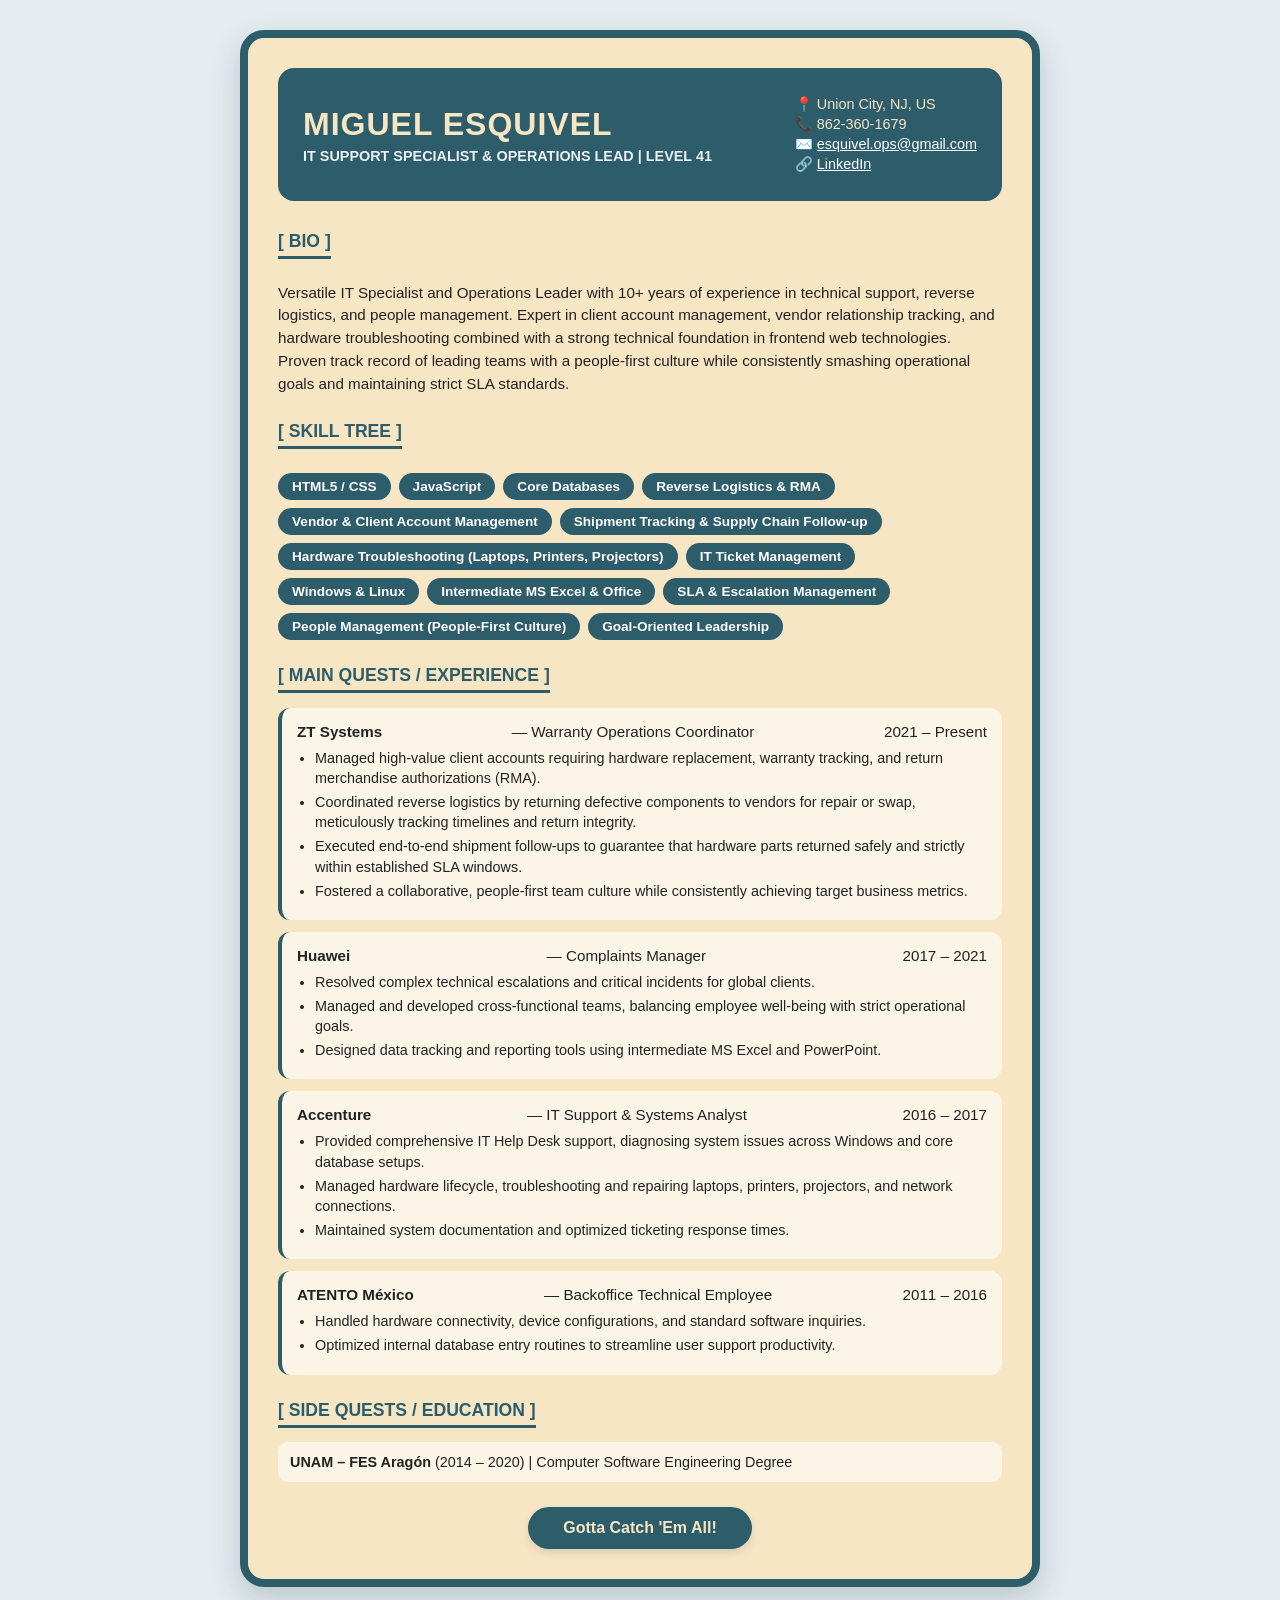
==== index.html @ d681ab4c "Add files via upload" ====
<!DOCTYPE html>
<html lang="en">
<head>
    <meta charset="UTF-8">
    <meta name="viewport" content="width=device-width, initial-scale=1.0">
    <title>Miguel Esquivel - IT Support & Operations</title>
    <link rel="stylesheet" href="style.css">
</head>
<body>
    <div class="snorlax-container">
        <!-- Header -->
        <header class="snorlax-header">
            <div class="header-main">
                <h1>MIGUEL ESQUIVEL</h1>
                <p class="subtitle">IT SUPPORT SPECIALIST & OPERATIONS LEAD | LEVEL 41</p>
            </div>
            <div class="contact-box">
                <p>📍 Union City, NJ, US</p>
                <p>📞 862-360-1679</p>
                <p>✉️ <a href="mailto:esquivel.ops@gmail.com">esquivel.ops@gmail.com</a></p>
                <p>🔗 <a href="https://www.linkedin.com/in/miguel-esq123/" target="_blank">LinkedIn</a></p>
            </div>
        </header>

        <!-- Bio / Summary -->
        <section class="snorlax-section">
            <h2>[ BIO ]</h2>
            <p>Versatile IT Specialist and Operations Leader with 10+ years of experience in technical support, reverse logistics, and people management. Expert in client account management, vendor relationship tracking, and hardware troubleshooting combined with a strong technical foundation in frontend web technologies. Proven track record of leading teams with a people-first culture while consistently smashing operational goals and maintaining strict SLA standards.</p>
        </section>

        <!-- Skill Tree -->
        <section class="snorlax-section">
            <h2>[ SKILL TREE ]</h2>
            <div class="skills-grid">
                <div class="skill-tag">HTML5 / CSS</div>
                <div class="skill-tag">JavaScript</div>
                <div class="skill-tag">Core Databases</div>
                <div class="skill-tag">Reverse Logistics & RMA</div>
                <div class="skill-tag">Vendor & Client Account Management</div>
                <div class="skill-tag">Shipment Tracking & Supply Chain Follow-up</div>
                <div class="skill-tag">Hardware Troubleshooting (Laptops, Printers, Projectors)</div>
                <div class="skill-tag">IT Ticket Management</div>
                <div class="skill-tag">Windows & Linux</div>
                <div class="skill-tag">Intermediate MS Excel & Office</div>
                <div class="skill-tag">SLA & Escalation Management</div>
                <div class="skill-tag">People Management (People-First Culture)</div>
                <div class="skill-tag">Goal-Oriented Leadership</div>
            </div>
        </section>

        <!-- Main Quests (Experience) -->
        <section class="snorlax-section">
            <h2>[ MAIN QUESTS / EXPERIENCE ]</h2>
            
            <div class="job-card">
                <div class="job-meta">
                    <strong>ZT Systems</strong> — Warranty Operations Coordinator
                    <span>2021 – Present</span>
                </div>
                <ul>
                    <li>Managed high-value client accounts requiring hardware replacement, warranty tracking, and return merchandise authorizations (RMA).</li>
                    <li>Coordinated reverse logistics by returning defective components to vendors for repair or swap, meticulously tracking timelines and return integrity.</li>
                    <li>Executed end-to-end shipment follow-ups to guarantee that hardware parts returned safely and strictly within established SLA windows.</li>
                    <li>Fostered a collaborative, people-first team culture while consistently achieving target business metrics.</li>
                </ul>
            </div>

            <div class="job-card">
                <div class="job-meta">
                    <strong>Huawei</strong> — Complaints Manager
                    <span>2017 – 2021</span>
                </div>
                <ul>
                    <li>Resolved complex technical escalations and critical incidents for global clients.</li>
                    <li>Managed and developed cross-functional teams, balancing employee well-being with strict operational goals.</li>
                    <li>Designed data tracking and reporting tools using intermediate MS Excel and PowerPoint.</li>
                </ul>
            </div>

            <div class="job-card">
                <div class="job-meta">
                    <strong>Accenture</strong> — IT Support & Systems Analyst
                    <span>2016 – 2017</span>
                </div>
                <ul>
                    <li>Provided comprehensive IT Help Desk support, diagnosing system issues across Windows and core database setups.</li>
                    <li>Managed hardware lifecycle, troubleshooting and repairing laptops, printers, projectors, and network connections.</li>
                    <li>Maintained system documentation and optimized ticketing response times.</li>
                </ul>
            </div>

            <div class="job-card">
                <div class="job-meta">
                    <strong>ATENTO México</strong> — Backoffice Technical Employee
                    <span>2011 – 2016</span>
                </div>
                <ul>
                    <li>Handled hardware connectivity, device configurations, and standard software inquiries.</li>
                    <li>Optimized internal database entry routines to streamline user support productivity.</li>
                </ul>
            </div>
        </section>

        <!-- Side Quests (Education) -->
        <section class="snorlax-section">
            <h2>[ SIDE QUESTS / EDUCATION ]</h2>

            <div class="edu-card">
                <strong>UNAM – FES Aragón</strong> (2014 – 2020) | Computer Software Engineering Degree
            </div>
        </section>

        <!-- Updated Button -->
        <footer class="snorlax-footer">
            <button id="snorlax-btn">Gotta Catch 'Em All!</button>
        </footer>
    </div>
    <script src="script.js"></script>
</body>
</html>
---- style.css ----
:root {
    --snorlax-teal: #2d5d6b;     /* El azul turquesa característico de Snorlax */
    --snorlax-cream: #f7e6c4;    /* El tono crema de su cara y panza */
    --snorlax-dark: #1b363f;     /* Sombra oscura */
    --snorlax-bg: #e4ecef;       /* Fondo suave */
    --text-color: #222222;
}

body {
    font-family: 'Helvetica Neue', Arial, sans-serif;
    background-color: var(--snorlax-bg);
    color: var(--text-color);
    margin: 0;
    padding: 30px 15px;
    display: flex;
    justify-content: center;
}

.snorlax-container {
    max-width: 800px;
    width: 100%;
    background-color: var(--snorlax-cream);
    border: 8px solid var(--snorlax-teal);
    border-radius: 24px;
    padding: 30px;
    box-sizing: border-box;
    box-shadow: 0 12px 30px rgba(27, 54, 63, 0.2);
}

.snorlax-header {
    background-color: var(--snorlax-teal);
    color: var(--snorlax-cream);
    padding: 25px;
    border-radius: 16px;
    display: flex;
    justify-content: space-between;
    align-items: center;
    flex-wrap: wrap;
    gap: 20px;
    margin-bottom: 30px;
}

.header-main h1 {
    margin: 0;
    font-size: 2rem;
    letter-spacing: 1px;
}

.header-main .subtitle {
    margin: 5px 0 0 0;
    color: #ffffff;
    font-weight: bold;
    font-size: 0.9rem;
    opacity: 0.9;
}

.contact-box p {
    margin: 3px 0;
    font-size: 0.9rem;
}

.contact-box a {
    color: #ffffff;
    text-decoration: underline;
}

.snorlax-section {
    margin-bottom: 25px;
}

.snorlax-section h2 {
    color: var(--snorlax-teal);
    font-size: 1.1rem;
    margin-top: 0;
    border-bottom: 3px solid var(--snorlax-teal);
    padding-bottom: 4px;
    display: inline-block;
}

.snorlax-section p {
    line-height: 1.5;
    font-size: 0.95rem;
    margin: 8px 0;
}

.skills-grid {
    display: flex;
    flex-wrap: wrap;
    gap: 8px;
    margin-top: 10px;
}

.skill-tag {
    background-color: var(--snorlax-teal);
    color: white;
    padding: 6px 14px;
    border-radius: 20px;
    font-size: 0.85rem;
    font-weight: bold;
}

.job-card {
    background: rgba(255, 255, 255, 0.6);
    padding: 15px;
    border-radius: 12px;
    margin-bottom: 12px;
    border-left: 4px solid var(--snorlax-teal);
}

.job-meta {
    display: flex;
    justify-content: space-between;
    font-size: 0.95rem;
    margin-bottom: 8px;
    flex-wrap: wrap;
}

.job-card ul {
    margin: 0;
    padding-left: 18px;
}

.job-card li {
    font-size: 0.9rem;
    margin-bottom: 4px;
    line-height: 1.4;
}

.edu-card {
    background: rgba(255, 255, 255, 0.6);
    padding: 12px;
    border-radius: 10px;
    font-size: 0.9rem;
    margin-bottom: 8px;
}

.snorlax-footer {
    text-align: center;
    margin-top: 25px;
}

#snorlax-btn {
    background-color: var(--snorlax-teal);
    color: var(--snorlax-cream);
    border: none;
    padding: 12px 35px;
    font-size: 1rem;
    font-weight: bold;
    border-radius: 50px;
    cursor: pointer;
    box-shadow: 0 4px 10px rgba(0,0,0,0.1);
    transition: all 0.2s ease;
}

#snorlax-btn:hover {
    background-color: var(--snorlax-dark);
    transform: translateY(-2px);
}
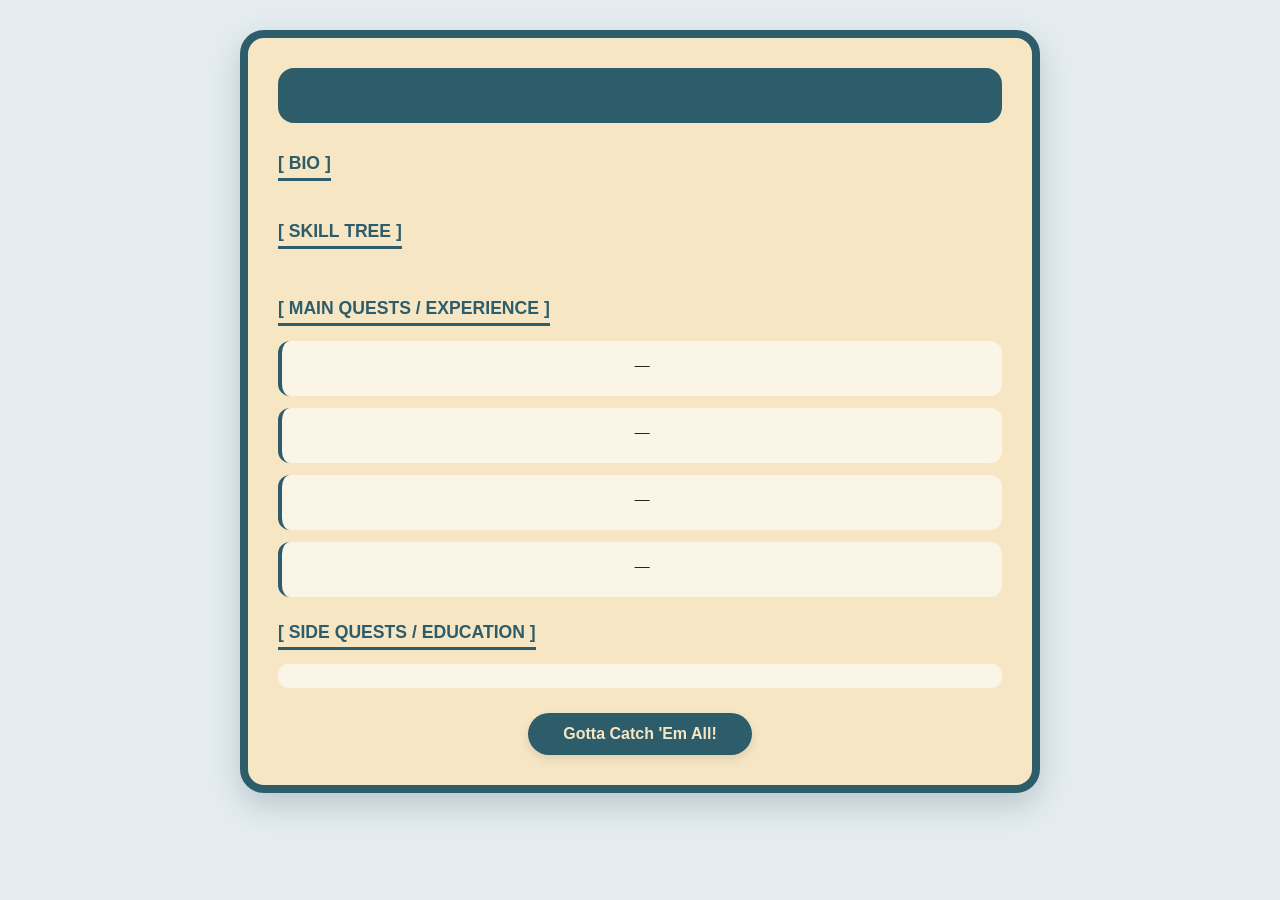
==== commit a80e4d6f: "Revise index.html for new layout and privacy Updated the HTML structure and removed personal informa" ====
--- a/index.html
+++ b/index.html
@@ -3,7 +3,7 @@
 <head>
     <meta charset="UTF-8">
     <meta name="viewport" content="width=device-width, initial-scale=1.0">
-    <title>Miguel Esquivel - IT Support & Operations</title>
+    <title>M - </title>
     <link rel="stylesheet" href="style.css">
 </head>
 <body>
@@ -11,40 +11,25 @@
         <!-- Header -->
         <header class="snorlax-header">
             <div class="header-main">
-                <h1>MIGUEL ESQUIVEL</h1>
-                <p class="subtitle">IT SUPPORT SPECIALIST & OPERATIONS LEAD | LEVEL 41</p>
+                <h1></h1>
+                <p class="subtitle"></p>
             </div>
             <div class="contact-box">
-                <p>📍 Union City, NJ, US</p>
-                <p>📞 862-360-1679</p>
-                <p>✉️ <a href="mailto:esquivel.ops@gmail.com">esquivel.ops@gmail.com</a></p>
-                <p>🔗 <a href="https://www.linkedin.com/in/miguel-esq123/" target="_blank">LinkedIn</a></p>
-            </div>
+                <p></p>
+                <p></p>
+                </div>
         </header>
 
         <!-- Bio / Summary -->
         <section class="snorlax-section">
             <h2>[ BIO ]</h2>
-            <p>Versatile IT Specialist and Operations Leader with 10+ years of experience in technical support, reverse logistics, and people management. Expert in client account management, vendor relationship tracking, and hardware troubleshooting combined with a strong technical foundation in frontend web technologies. Proven track record of leading teams with a people-first culture while consistently smashing operational goals and maintaining strict SLA standards.</p>
-        </section>
+             </section>
 
         <!-- Skill Tree -->
         <section class="snorlax-section">
             <h2>[ SKILL TREE ]</h2>
             <div class="skills-grid">
-                <div class="skill-tag">HTML5 / CSS</div>
-                <div class="skill-tag">JavaScript</div>
-                <div class="skill-tag">Core Databases</div>
-                <div class="skill-tag">Reverse Logistics & RMA</div>
-                <div class="skill-tag">Vendor & Client Account Management</div>
-                <div class="skill-tag">Shipment Tracking & Supply Chain Follow-up</div>
-                <div class="skill-tag">Hardware Troubleshooting (Laptops, Printers, Projectors)</div>
-                <div class="skill-tag">IT Ticket Management</div>
-                <div class="skill-tag">Windows & Linux</div>
-                <div class="skill-tag">Intermediate MS Excel & Office</div>
-                <div class="skill-tag">SLA & Escalation Management</div>
-                <div class="skill-tag">People Management (People-First Culture)</div>
-                <div class="skill-tag">Goal-Oriented Leadership</div>
+               
             </div>
         </section>
 
@@ -54,49 +39,41 @@
             
             <div class="job-card">
                 <div class="job-meta">
-                    <strong>ZT Systems</strong> — Warranty Operations Coordinator
-                    <span>2021 – Present</span>
+                    <strong></strong> — 
+                    <span></span>
                 </div>
                 <ul>
-                    <li>Managed high-value client accounts requiring hardware replacement, warranty tracking, and return merchandise authorizations (RMA).</li>
-                    <li>Coordinated reverse logistics by returning defective components to vendors for repair or swap, meticulously tracking timelines and return integrity.</li>
-                    <li>Executed end-to-end shipment follow-ups to guarantee that hardware parts returned safely and strictly within established SLA windows.</li>
-                    <li>Fostered a collaborative, people-first team culture while consistently achieving target business metrics.</li>
+                   
                 </ul>
             </div>
 
             <div class="job-card">
                 <div class="job-meta">
-                    <strong>Huawei</strong> — Complaints Manager
-                    <span>2017 – 2021</span>
+                    <strong></strong> —
+                    <span></span>
                 </div>
                 <ul>
-                    <li>Resolved complex technical escalations and critical incidents for global clients.</li>
-                    <li>Managed and developed cross-functional teams, balancing employee well-being with strict operational goals.</li>
-                    <li>Designed data tracking and reporting tools using intermediate MS Excel and PowerPoint.</li>
+                   
                 </ul>
             </div>
 
             <div class="job-card">
                 <div class="job-meta">
-                    <strong>Accenture</strong> — IT Support & Systems Analyst
-                    <span>2016 – 2017</span>
+                    <strong></strong> — 
+                    <span></span>
                 </div>
                 <ul>
-                    <li>Provided comprehensive IT Help Desk support, diagnosing system issues across Windows and core database setups.</li>
-                    <li>Managed hardware lifecycle, troubleshooting and repairing laptops, printers, projectors, and network connections.</li>
-                    <li>Maintained system documentation and optimized ticketing response times.</li>
+                   
                 </ul>
             </div>
 
             <div class="job-card">
                 <div class="job-meta">
-                    <strong>ATENTO México</strong> — Backoffice Technical Employee
-                    <span>2011 – 2016</span>
+                    <strong></strong> —
+                    <span></span>
                 </div>
                 <ul>
-                    <li>Handled hardware connectivity, device configurations, and standard software inquiries.</li>
-                    <li>Optimized internal database entry routines to streamline user support productivity.</li>
+                   
                 </ul>
             </div>
         </section>
@@ -106,7 +83,7 @@
             <h2>[ SIDE QUESTS / EDUCATION ]</h2>
 
             <div class="edu-card">
-                <strong>UNAM – FES Aragón</strong> (2014 – 2020) | Computer Software Engineering Degree
+                <strong></strong>
             </div>
         </section>
 
@@ -117,4 +94,4 @@
     </div>
     <script src="script.js"></script>
 </body>
-</html>+</html>
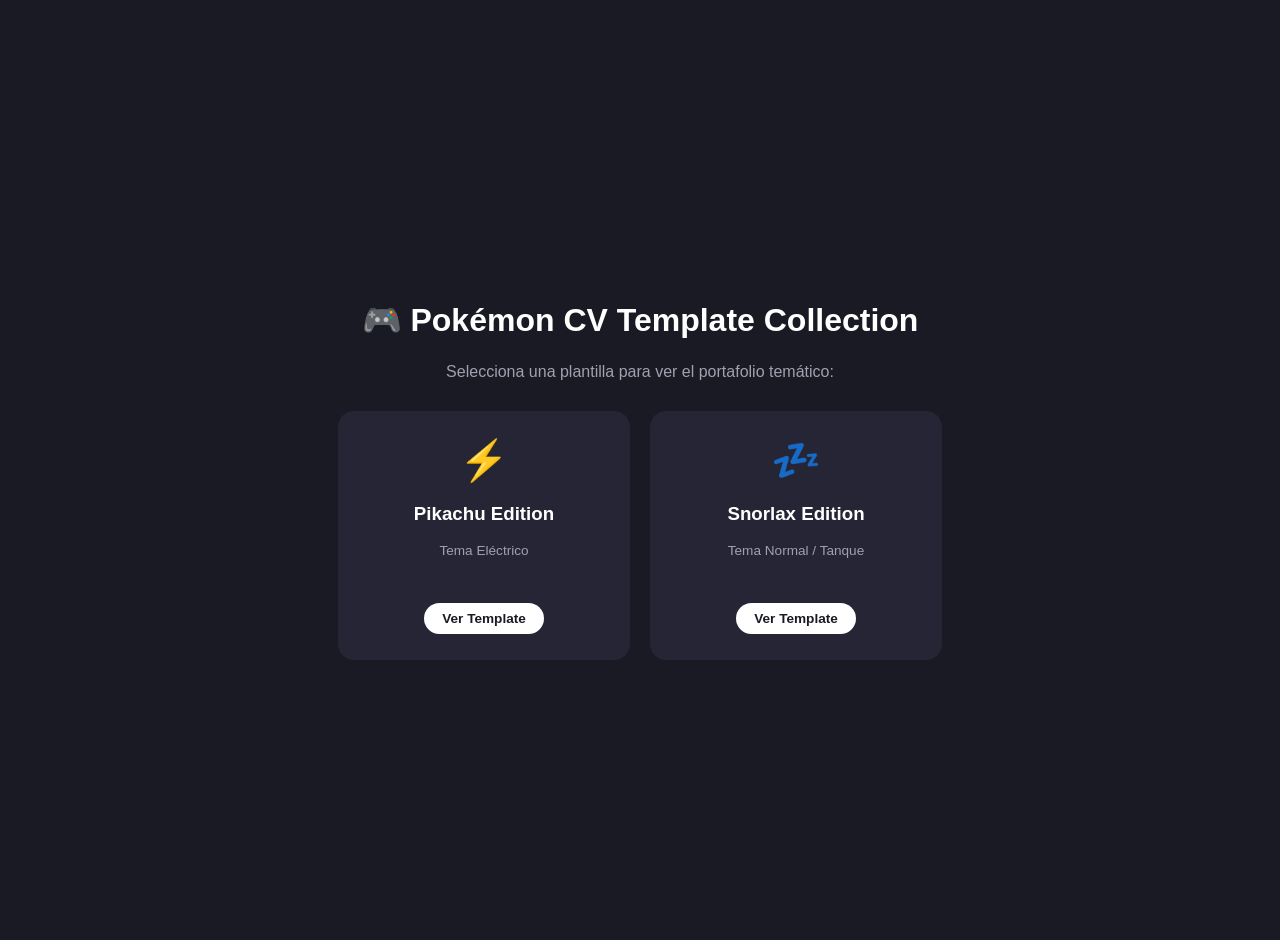
==== commit 3bb154a5: "index.html for Pokémon CV Collection Updated HTML structure and styles for Pokémon CV collection." ====
--- a/index.html
+++ b/index.html
@@ -1,97 +1,77 @@
 <!DOCTYPE html>
-<html lang="en">
+<html lang="es">
 <head>
     <meta charset="UTF-8">
     <meta name="viewport" content="width=device-width, initial-scale=1.0">
-    <title>M - </title>
-    <link rel="stylesheet" href="style.css">
+    <title>Pokémon CV Collection</title>
+    <style>
+        body {
+            font-family: 'Helvetica Neue', Arial, sans-serif;
+            background-color: #1a1a24;
+            color: #ffffff;
+            display: flex;
+            flex-direction: column;
+            align-items: center;
+            justify-content: center;
+            min-height: 100vh;
+            margin: 0;
+            padding: 20px;
+        }
+        h1 { margin-bottom: 8px; font-size: 2rem; }
+        p { color: #a0a0b0; margin-bottom: 30px; }
+        .grid {
+            display: flex;
+            gap: 20px;
+            flex-wrap: wrap;
+            justify-content: center;
+        }
+        .card {
+            background: #252535;
+            border-radius: 16px;
+            padding: 24px;
+            width: 240px;
+            text-align: center;
+            text-decoration: none;
+            color: inherit;
+            border: 2px solid transparent;
+            transition: all 0.2s ease;
+        }
+        .card:hover {
+            transform: translateY(-5px);
+        }
+        .card.pikachu:hover { border-color: #fcd116; box-shadow: 0 8px 20px rgba(252, 209, 22, 0.25); }
+        .card.snorlax:hover { border-color: #2d5d6b; box-shadow: 0 8px 20px rgba(45, 93, 107, 0.35); }
+        .icon { font-size: 2.5rem; margin-bottom: 10px; }
+        .btn {
+            display: inline-block;
+            margin-top: 15px;
+            padding: 8px 18px;
+            border-radius: 20px;
+            background: #ffffff;
+            color: #1a1a24;
+            font-weight: bold;
+            font-size: 0.85rem;
+        }
+    </style>
 </head>
 <body>
-    <div class="snorlax-container">
-        <!-- Header -->
-        <header class="snorlax-header">
-            <div class="header-main">
-                <h1></h1>
-                <p class="subtitle"></p>
-            </div>
-            <div class="contact-box">
-                <p></p>
-                <p></p>
-                </div>
-        </header>
+    <h1>🎮 Pokémon CV Template Collection</h1>
+    <p>Selecciona una plantilla para ver el portafolio temático:</p>
 
-        <!-- Bio / Summary -->
-        <section class="snorlax-section">
-            <h2>[ BIO ]</h2>
-             </section>
+    <div class="grid">
+        <a href="./pikachu/index.html" class="card pikachu">
+            <div class="icon">⚡</div>
+            <h3>Pikachu Edition</h3>
+            <p style="font-size: 0.85rem;">Tema Eléctrico</p>
+            <span class="btn">Ver Template</span>
+        </a>
 
-        <!-- Skill Tree -->
-        <section class="snorlax-section">
-            <h2>[ SKILL TREE ]</h2>
-            <div class="skills-grid">
-               
-            </div>
-        </section>
-
-        <!-- Main Quests (Experience) -->
-        <section class="snorlax-section">
-            <h2>[ MAIN QUESTS / EXPERIENCE ]</h2>
-            
-            <div class="job-card">
-                <div class="job-meta">
-                    <strong></strong> — 
-                    <span></span>
-                </div>
-                <ul>
-                   
-                </ul>
-            </div>
-
-            <div class="job-card">
-                <div class="job-meta">
-                    <strong></strong> —
-                    <span></span>
-                </div>
-                <ul>
-                   
-                </ul>
-            </div>
-
-            <div class="job-card">
-                <div class="job-meta">
-                    <strong></strong> — 
-                    <span></span>
-                </div>
-                <ul>
-                   
-                </ul>
-            </div>
-
-            <div class="job-card">
-                <div class="job-meta">
-                    <strong></strong> —
-                    <span></span>
-                </div>
-                <ul>
-                   
-                </ul>
-            </div>
-        </section>
-
-        <!-- Side Quests (Education) -->
-        <section class="snorlax-section">
-            <h2>[ SIDE QUESTS / EDUCATION ]</h2>
-
-            <div class="edu-card">
-                <strong></strong>
-            </div>
-        </section>
-
-        <!-- Updated Button -->
-        <footer class="snorlax-footer">
-            <button id="snorlax-btn">Gotta Catch 'Em All!</button>
-        </footer>
+        <a href="./snorlax/index.html" class="card snorlax">
+            <div class="icon">💤</div>
+            <h3>Snorlax Edition</h3>
+            <p style="font-size: 0.85rem;">Tema Normal / Tanque</p>
+            <span class="btn">Ver Template</span>
+        </a>
     </div>
-    <script src="script.js"></script>
 </body>
 </html>
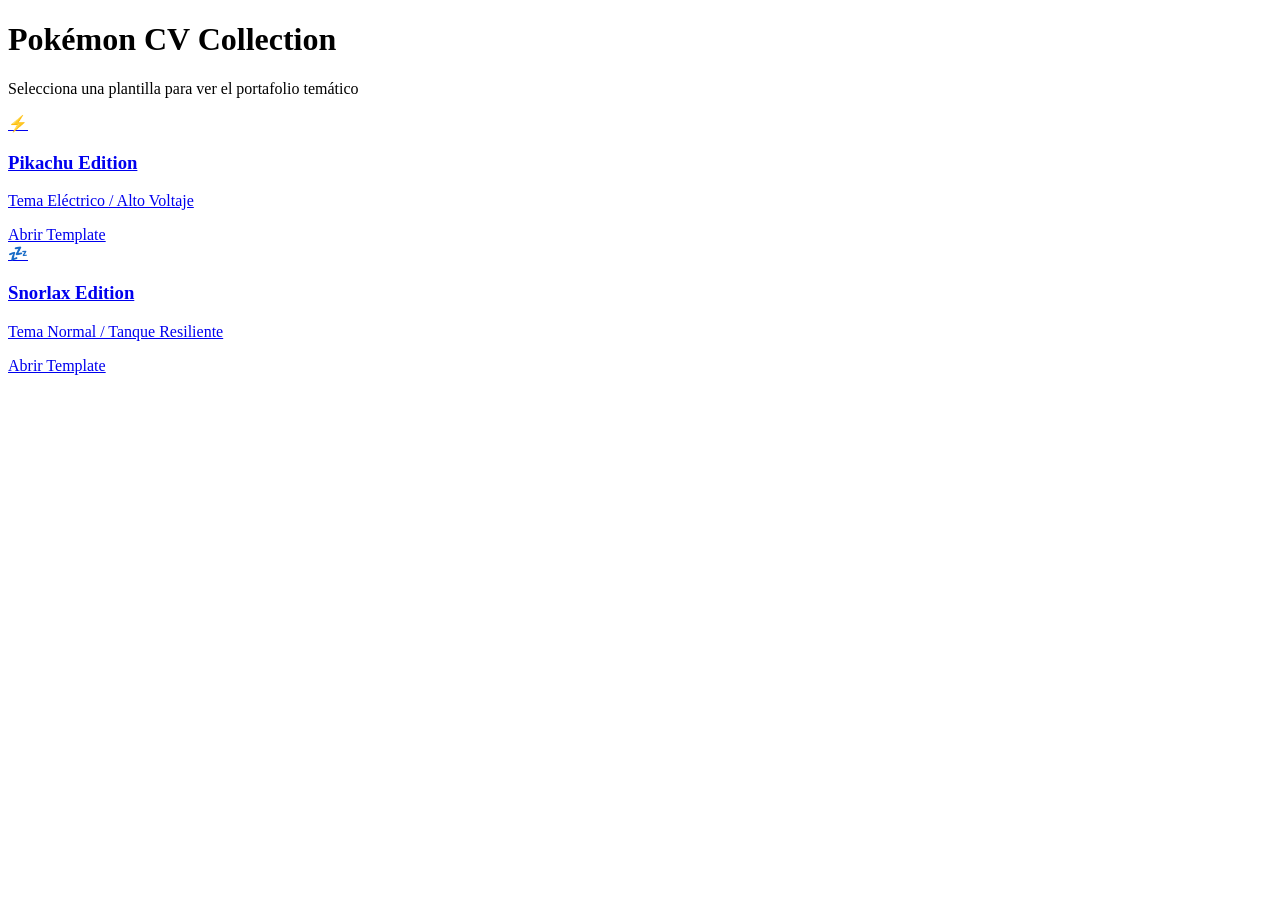
==== commit 56462427: "Refactor index.html with new structure and styles Updated layout and styles for the Pokémon CV Colle" ====
--- a/index.html
+++ b/index.html
@@ -4,74 +4,29 @@
     <meta charset="UTF-8">
     <meta name="viewport" content="width=device-width, initial-scale=1.0">
     <title>Pokémon CV Collection</title>
-    <style>
-        body {
-            font-family: 'Helvetica Neue', Arial, sans-serif;
-            background-color: #1a1a24;
-            color: #ffffff;
-            display: flex;
-            flex-direction: column;
-            align-items: center;
-            justify-content: center;
-            min-height: 100vh;
-            margin: 0;
-            padding: 20px;
-        }
-        h1 { margin-bottom: 8px; font-size: 2rem; }
-        p { color: #a0a0b0; margin-bottom: 30px; }
-        .grid {
-            display: flex;
-            gap: 20px;
-            flex-wrap: wrap;
-            justify-content: center;
-        }
-        .card {
-            background: #252535;
-            border-radius: 16px;
-            padding: 24px;
-            width: 240px;
-            text-align: center;
-            text-decoration: none;
-            color: inherit;
-            border: 2px solid transparent;
-            transition: all 0.2s ease;
-        }
-        .card:hover {
-            transform: translateY(-5px);
-        }
-        .card.pikachu:hover { border-color: #fcd116; box-shadow: 0 8px 20px rgba(252, 209, 22, 0.25); }
-        .card.snorlax:hover { border-color: #2d5d6b; box-shadow: 0 8px 20px rgba(45, 93, 107, 0.35); }
-        .icon { font-size: 2.5rem; margin-bottom: 10px; }
-        .btn {
-            display: inline-block;
-            margin-top: 15px;
-            padding: 8px 18px;
-            border-radius: 20px;
-            background: #ffffff;
-            color: #1a1a24;
-            font-weight: bold;
-            font-size: 0.85rem;
-        }
-    </style>
+    <link rel="stylesheet" href="style.css">
 </head>
 <body>
-    <h1>🎮 Pokémon CV Template Collection</h1>
-    <p>Selecciona una plantilla para ver el portafolio temático:</p>
+    <header class="hub-header">
+        <div class="pokeball-icon"></div>
+        <h1>Pokémon CV Collection</h1>
+        <p class="subtitle">Selecciona una plantilla para ver el portafolio temático</p>
+    </header>
 
-    <div class="grid">
+    <main class="grid">
         <a href="./pikachu/index.html" class="card pikachu">
             <div class="icon">⚡</div>
             <h3>Pikachu Edition</h3>
-            <p style="font-size: 0.85rem;">Tema Eléctrico</p>
-            <span class="btn">Ver Template</span>
+            <p class="card-desc">Tema Eléctrico / Alto Voltaje</p>
+            <span class="btn">Abrir Template</span>
         </a>
 
         <a href="./snorlax/index.html" class="card snorlax">
             <div class="icon">💤</div>
             <h3>Snorlax Edition</h3>
-            <p style="font-size: 0.85rem;">Tema Normal / Tanque</p>
-            <span class="btn">Ver Template</span>
+            <p class="card-desc">Tema Normal / Tanque Resiliente</p>
+            <span class="btn">Abrir Template</span>
         </a>
-    </div>
+    </main>
 </body>
 </html>
